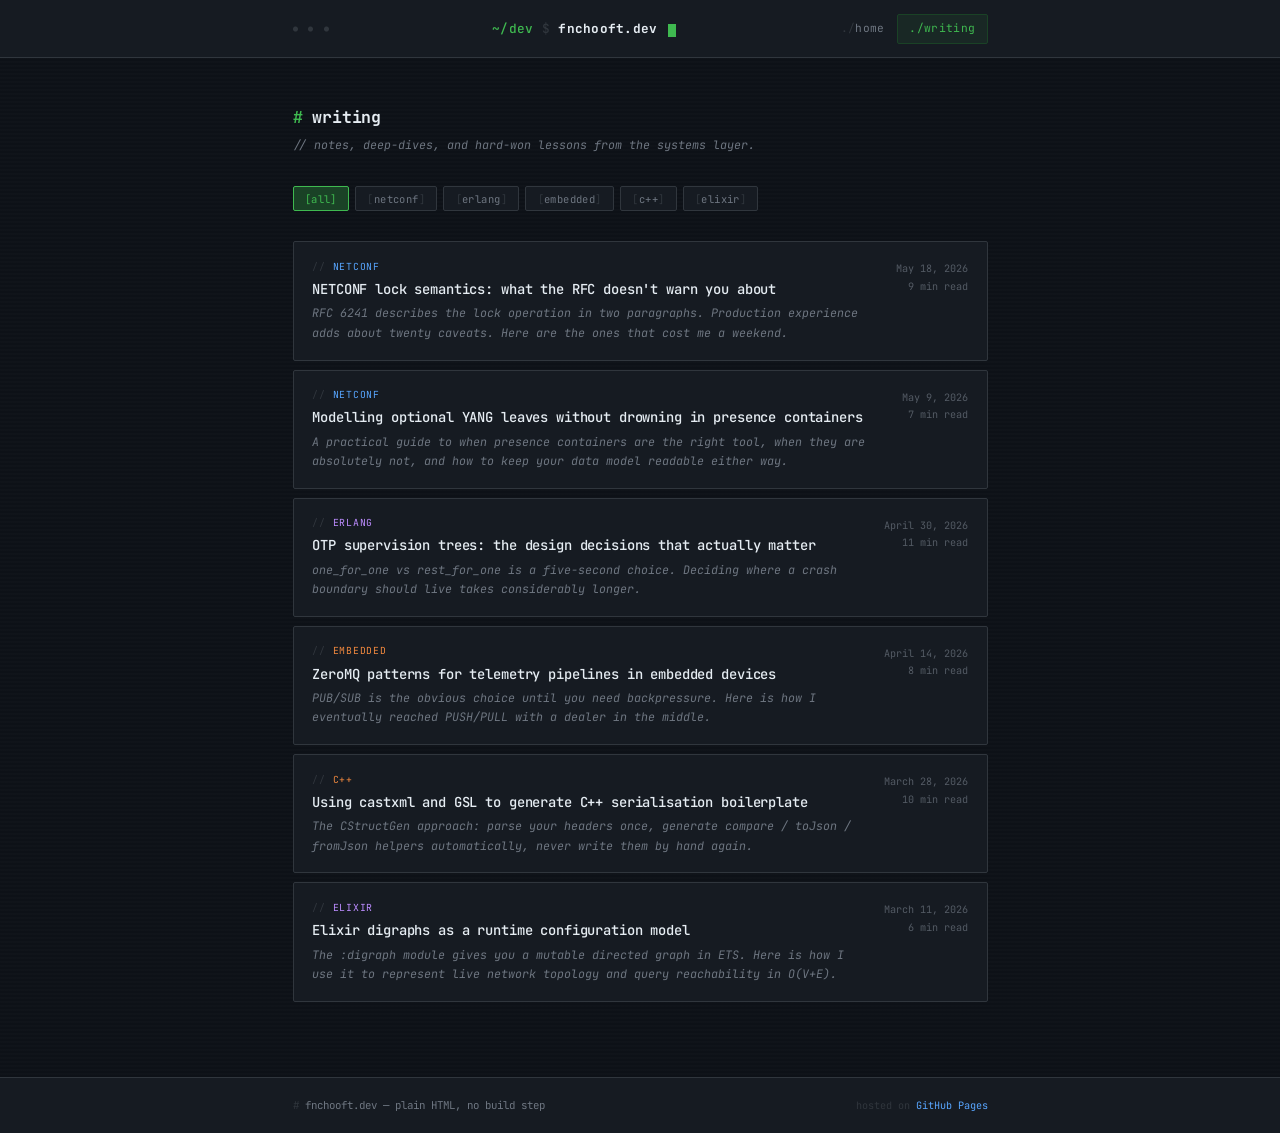
==== blog.html @ 63b42a07 "[update] Major update after 9 years" ====
<!DOCTYPE html>
<html lang="en">
<head>
  <meta charset="UTF-8" />
  <meta name="viewport" content="width=device-width, initial-scale=1.0" />
  <title>Writing — fnchooft.dev</title>
  <meta name="description" content="All posts on SDN, NETCONF/YANG, Erlang, Elixir, C++ and embedded systems." />
  <link rel="stylesheet" href="style.css" />
</head>
<body>

<site-header>
  <div class="header-inner">
    <a href="index.html" class="site-name">
      <span class="prompt">~/dev</span>
      <span style="color:var(--border)"> $ </span>
      <span class="name">fnchooft.dev</span>
      <span class="cursor"></span>
    </a>
    <nav>
      <a href="index.html">home</a>
      <a href="blog.html" class="active">writing</a>
    </nav>
  </div>
</site-header>

<main class="site-wrapper">

  <h1 class="page-title">writing</h1>
  <p class="page-subtitle">// notes, deep-dives, and hard-won lessons from the systems layer.</p>

  <div class="filter-bar" id="filters">
    <button class="filter-btn active" data-tag="all">all</button>
    <!-- injected by JS -->
  </div>

  <ul class="post-list" id="post-list"></ul>

</main>

<site-footer>
  <div class="footer-inner">
    <span class="left">fnchooft.dev — plain HTML, no build step</span>
    <span class="footer-right">
      hosted on <a href="https://pages.github.com" target="_blank" rel="noopener">GitHub Pages</a>
    </span>
  </div>
</site-footer>

<script type="module">
  import { loadPosts, makeCard, animateCards } from './blog.js';
  const list    = document.getElementById('post-list');
  const filters = document.getElementById('filters');

  loadPosts().then(posts => {
    posts.forEach(post => list.appendChild(makeCard(post, '', 'normal')));
    animateCards(list.querySelectorAll('.post-card'));

    const tags = [...new Set(posts.map(p => p.tag))];
    tags.forEach(tag => {
      const btn = document.createElement('button');
      btn.className = 'filter-btn';
      btn.dataset.tag = tag;
      btn.textContent = tag.toLowerCase();
      filters.appendChild(btn);
    });

    filters.addEventListener('click', e => {
      const btn = e.target.closest('.filter-btn');
      if (!btn) return;
      filters.querySelectorAll('.filter-btn').forEach(b => b.classList.remove('active'));
      btn.classList.add('active');
      const tag = btn.dataset.tag;
      list.querySelectorAll('.post-card').forEach(card => {
        card.style.display = (tag === 'all' || card.dataset.tag === tag) ? '' : 'none';
      });
    });
  }).catch(() => {
    list.innerHTML = '<li style="padding:1rem;color:var(--red)">// Error: could not load posts.json</li>';
  });
</script>

</body>
</html>
---- style.css ----
@import url('https://fonts.googleapis.com/css2?family=JetBrains+Mono:ital,wght@0,300;0,400;0,500;0,700;1,300;1,400&display=swap');

*, *::before, *::after { box-sizing: border-box; margin: 0; padding: 0; }

:root {
  --bg:        #0d1117;
  --surface:   #161b22;
  --surface2:  #1c2128;
  --border:    #30363d;
  --text:      #c9d1d9;
  --text-dim:  #6e7681;
  --text-hi:   #e6edf3;
  --green:     #3fb950;
  --green-dim: #1a4226;
  --orange:    #f0883e;
  --blue:      #58a6ff;
  --purple:    #bc8cff;
  --red:       #ff7b72;
  --yellow:    #e3b341;
  --mono:      'JetBrains Mono', 'Fira Code', 'Cascadia Code', monospace;
  --max:       740px;
  --radius:    2px;
}

html { font-size: 15px; scroll-behavior: smooth; }

body {
  font-family: var(--mono);
  background: var(--bg);
  color: var(--text);
  line-height: 1.7;
  -webkit-font-smoothing: antialiased;
  /* Subtle scanline texture */
  background-image: repeating-linear-gradient(
    0deg,
    transparent,
    transparent 2px,
    rgba(255,255,255,.012) 2px,
    rgba(255,255,255,.012) 4px
  );
  min-height: 100vh;
}

/* ── Selection ── */
::selection { background: var(--green-dim); color: var(--green); }

/* ── Layout ── */
.site-wrapper { max-width: var(--max); margin: 0 auto; padding: 0 1.5rem; }

/* ── Header ── */
site-header {
  display: block;
  border-bottom: 1px solid var(--border);
  background: var(--surface);
  padding: 0;
  margin-bottom: 3rem;
}
.header-inner {
  max-width: var(--max);
  margin: 0 auto;
  padding: .9rem 1.5rem;
  display: flex;
  align-items: center;
  justify-content: space-between;
  flex-wrap: wrap;
  gap: 1rem;
}

/* Fake terminal window dots */
.header-inner::before {
  content: '● ● ●';
  font-size: .55rem;
  letter-spacing: .35em;
  color: var(--border);
  margin-right: .5rem;
  flex-shrink: 0;
}

.site-name {
  font-size: .85rem;
  font-weight: 500;
  color: var(--text-dim);
  text-decoration: none;
  letter-spacing: .02em;
}
.site-name .prompt { color: var(--green); }
.site-name .name   { color: var(--text-hi); font-weight: 700; }
.site-name .cursor {
  display: inline-block;
  width: 8px; height: 1em;
  background: var(--green);
  margin-left: 2px;
  vertical-align: text-bottom;
  animation: blink 1.1s step-end infinite;
}
@keyframes blink { 50% { opacity: 0; } }

nav { display: flex; gap: 0; }
nav a {
  font-size: .75rem;
  font-weight: 400;
  color: var(--text-dim);
  text-decoration: none;
  padding: .3rem .75rem;
  border: 1px solid transparent;
  border-radius: var(--radius);
  transition: all .15s;
  letter-spacing: .03em;
}
nav a::before { content: './'; color: var(--border); }
nav a:hover   { color: var(--text); border-color: var(--border); }
nav a.active  { color: var(--green); border-color: var(--green-dim); background: rgba(63,185,80,.08); }
nav a.active::before { color: var(--green); }

/* ── Footer ── */
site-footer {
  display: block;
  border-top: 1px solid var(--border);
  margin-top: 5rem;
  background: var(--surface);
}
.footer-inner {
  max-width: var(--max);
  margin: 0 auto;
  padding: 1.25rem 1.5rem;
  font-size: .72rem;
  color: var(--text-dim);
  display: flex;
  justify-content: space-between;
  align-items: center;
  flex-wrap: wrap;
  gap: .5rem;
}
.footer-inner .left::before { content: '# '; color: var(--border); }
.footer-inner a { color: var(--blue); text-decoration: none; }
.footer-inner a:hover { text-decoration: underline; }
.footer-right { color: var(--border); font-size: .68rem; }

/* ── Hero ── */
.hero {
  padding: 0 0 3rem;
  border-bottom: 1px solid var(--border);
  margin-bottom: 3rem;
}
.hero-prompt {
  font-size: .75rem;
  color: var(--text-dim);
  margin-bottom: 1.5rem;
  display: flex;
  align-items: center;
  gap: .5rem;
}
.hero-prompt .ps1 { color: var(--green); }
.hero-prompt .cmd { color: var(--blue); }

.hero-box {
  border: 1px solid var(--border);
  background: var(--surface);
  border-radius: var(--radius);
  padding: 1.5rem 1.75rem;
  margin-bottom: 1.75rem;
  position: relative;
}
.hero-box::before {
  content: attr(data-lang);
  position: absolute;
  top: -1px; right: 1rem;
  font-size: .65rem;
  color: var(--text-dim);
  background: var(--surface2);
  padding: 0 .5rem;
  border: 1px solid var(--border);
  border-top: none;
  border-radius: 0 0 var(--radius) var(--radius);
}

.hero-box .kw  { color: var(--purple); }
.hero-box .fn  { color: var(--blue); }
.hero-box .str { color: var(--orange); }
.hero-box .cmt { color: var(--text-dim); font-style: italic; }
.hero-box .var { color: var(--red); }
.hero-box .num { color: var(--yellow); }
.hero-box .ok  { color: var(--green); }

.hero-box pre {
  font-size: .85rem;
  line-height: 1.8;
  white-space: pre-wrap;
  background: none;
  border: none;
  padding: 0;
  margin: 0;
  color: var(--text);
}

.hero-bio {
  font-size: .82rem;
  color: var(--text-dim);
  line-height: 1.8;
}
.hero-bio a { color: var(--blue); text-decoration: none; }
.hero-bio a:hover { text-decoration: underline; }

/* ── Section labels ── */
.section-label {
  font-size: .7rem;
  color: var(--text-dim);
  margin-bottom: 1rem;
  display: flex;
  align-items: center;
  gap: .75rem;
  letter-spacing: .06em;
  text-transform: uppercase;
}
.section-label::before { content: '##'; color: var(--border); margin-right: .1rem; }
.section-label::after  { content: ''; flex: 1; height: 1px; background: var(--border); }

/* ── Post cards ── */
.post-list { list-style: none; }
.post-card {
  border: 1px solid var(--border);
  background: var(--surface);
  border-radius: var(--radius);
  padding: 1.1rem 1.25rem;
  margin-bottom: .6rem;
  display: grid;
  grid-template-columns: 1fr auto;
  gap: .4rem 1.5rem;
  align-items: start;
  opacity: 0;
  transform: translateY(8px);
  transition: opacity .35s ease, transform .35s ease, border-color .15s, background .15s;
  text-decoration: none;
  cursor: pointer;
}
.post-card.visible { opacity: 1; transform: none; }
.post-card:hover   { border-color: var(--green); background: var(--surface2); }

.post-tag {
  font-size: .65rem;
  letter-spacing: .08em;
  text-transform: uppercase;
  color: var(--text-dim);
  margin-bottom: .3rem;
}
.post-tag::before { content: '// '; color: var(--border); }

/* Tag colours by topic */
.post-card[data-tag="Erlang"]   .post-tag,
.post-card[data-tag="Elixir"]   .post-tag { color: var(--purple); }
.post-card[data-tag="C++"]      .post-tag,
.post-card[data-tag="Embedded"] .post-tag { color: var(--orange); }
.post-card[data-tag="SDN"]      .post-tag,
.post-card[data-tag="NETCONF"]  .post-tag { color: var(--blue);   }
.post-card[data-tag="Tooling"]  .post-tag { color: var(--yellow); }
.post-card[data-tag="Systems"]  .post-tag { color: var(--green);  }

.post-card h2, .post-card h3 {
  font-size: .92rem;
  font-weight: 500;
  letter-spacing: -.01em;
  line-height: 1.4;
  margin-bottom: .35rem;
  color: var(--text-hi);
}
.post-card a {
  color: inherit;
  text-decoration: none;
}
.post-card:hover h2,
.post-card:hover h3 { color: var(--green); }

.post-excerpt {
  font-size: .78rem;
  color: var(--text-dim);
  line-height: 1.65;
  grid-column: 1;
  font-style: italic;
}

.post-meta {
  font-size: .68rem;
  color: var(--text-dim);
  text-align: right;
  white-space: nowrap;
  padding-top: .1rem;
  opacity: .7;
}

/* ── View all ── */
.view-all {
  display: inline-flex;
  align-items: center;
  gap: .4rem;
  font-size: .75rem;
  color: var(--blue);
  text-decoration: none;
  margin-top: 1.25rem;
  letter-spacing: .03em;
}
.view-all::before { content: '→ '; color: var(--green); }
.view-all:hover   { text-decoration: underline; }

/* ── Blog listing page ── */
.page-title {
  font-size: 1.1rem;
  font-weight: 700;
  color: var(--text-hi);
  letter-spacing: -.01em;
  margin-bottom: .35rem;
}
.page-title::before { content: '# '; color: var(--green); }
.page-subtitle {
  color: var(--text-dim);
  font-size: .78rem;
  margin-bottom: 2rem;
  font-style: italic;
}

.filter-bar {
  display: flex;
  gap: .4rem;
  flex-wrap: wrap;
  margin-bottom: 2rem;
}
.filter-btn {
  font-family: var(--mono);
  font-size: .7rem;
  letter-spacing: .04em;
  border: 1px solid var(--border);
  background: var(--surface);
  color: var(--text-dim);
  padding: .3rem .75rem;
  cursor: pointer;
  border-radius: var(--radius);
  transition: all .15s;
}
.filter-btn::before { content: '['; color: var(--border); }
.filter-btn::after  { content: ']'; color: var(--border); }
.filter-btn:hover   { border-color: var(--text-dim); color: var(--text); }
.filter-btn.active  { background: var(--green-dim); border-color: var(--green); color: var(--green); }
.filter-btn.active::before,
.filter-btn.active::after { color: var(--green); }

/* ── Single post ── */
.post-header { margin-bottom: 2.5rem; }

.post-title {
  font-size: clamp(1.15rem, 3vw, 1.55rem);
  font-weight: 700;
  line-height: 1.3;
  letter-spacing: -.02em;
  color: var(--text-hi);
  margin-bottom: 1rem;
}
.post-title::before { content: '# '; color: var(--green); font-weight: 400; }

.post-byline {
  display: flex;
  flex-wrap: wrap;
  align-items: center;
  gap: .5rem 1rem;
  font-size: .72rem;
  color: var(--text-dim);
  padding: .75rem 1rem;
  border: 1px solid var(--border);
  background: var(--surface);
  border-radius: var(--radius);
  margin-bottom: 2rem;
}
.post-byline .dot { color: var(--border); }
.post-byline .tag-inline {
  color: var(--green);
  border: 1px solid var(--green-dim);
  padding: .1rem .45rem;
  border-radius: var(--radius);
  font-size: .65rem;
  letter-spacing: .06em;
  text-transform: uppercase;
}

/* Post body */
.post-body { font-size: .88rem; line-height: 1.9; }

.post-body h2 {
  font-size: 1rem;
  font-weight: 700;
  color: var(--text-hi);
  margin: 2.5rem 0 .75rem;
}
.post-body h2::before { content: '## '; color: var(--green); font-weight: 400; }

.post-body h3 {
  font-size: .92rem;
  font-weight: 500;
  color: var(--blue);
  margin: 2rem 0 .6rem;
}
.post-body h3::before { content: '### '; color: var(--text-dim); font-weight: 400; }

.post-body p { margin-bottom: 1.3rem; }
.post-body a { color: var(--blue); text-decoration: underline; }
.post-body a:hover { color: var(--green); }

.post-body strong { color: var(--text-hi); font-weight: 700; }
.post-body em     { color: var(--orange); font-style: italic; }

.post-body ul, .post-body ol {
  padding-left: 1.5rem;
  margin-bottom: 1.3rem;
  color: var(--text);
}
.post-body li { margin-bottom: .35rem; }
.post-body ul li::marker { color: var(--green); content: '▸ '; }
.post-body ol li::marker { color: var(--text-dim); }

.post-body blockquote {
  border-left: 2px solid var(--green);
  padding: .5rem 1.25rem;
  margin: 2rem 0;
  color: var(--text-dim);
  font-style: italic;
  background: rgba(63,185,80,.05);
}
.post-body blockquote::before {
  content: '> ';
  color: var(--green);
  font-style: normal;
}

.post-body code {
  font-family: var(--mono);
  font-size: .85em;
  background: var(--surface2);
  color: var(--orange);
  padding: .15em .45em;
  border-radius: var(--radius);
  border: 1px solid var(--border);
}

.post-body pre {
  background: var(--surface);
  border: 1px solid var(--border);
  border-radius: var(--radius);
  padding: 1.1rem 1.25rem;
  overflow-x: auto;
  margin-bottom: 1.4rem;
  font-family: var(--mono);
  font-size: .82rem;
  line-height: 1.7;
  position: relative;
}
.post-body pre::before {
  content: attr(data-lang);
  display: block;
  font-size: .65rem;
  color: var(--text-dim);
  margin-bottom: .5rem;
  border-bottom: 1px solid var(--border);
  padding-bottom: .4rem;
  letter-spacing: .06em;
  text-transform: uppercase;
}
.post-body pre code {
  background: none;
  padding: 0;
  border: none;
  color: var(--text);
  font-size: inherit;
}

.post-body hr {
  border: none;
  border-top: 1px solid var(--border);
  margin: 2.5rem 0;
}

/* ── Post nav ── */
.post-nav {
  display: flex;
  justify-content: space-between;
  gap: 1rem;
  margin-top: 3.5rem;
  padding-top: 1.5rem;
  border-top: 1px solid var(--border);
  font-size: .75rem;
}
.post-nav a {
  color: var(--blue);
  text-decoration: none;
  padding: .4rem .8rem;
  border: 1px solid var(--border);
  border-radius: var(--radius);
  background: var(--surface);
  transition: all .15s;
}
.post-nav a:hover   { border-color: var(--green); color: var(--green); }
.post-nav .prev::before { content: '← '; color: var(--green); }
.post-nav .next::after  { content: ' →'; color: var(--green); }

/* ── Responsive ── */
@media (max-width: 540px) {
  .post-card { grid-template-columns: 1fr; }
  .post-meta { text-align: left; }
  .header-inner::before { display: none; }
}
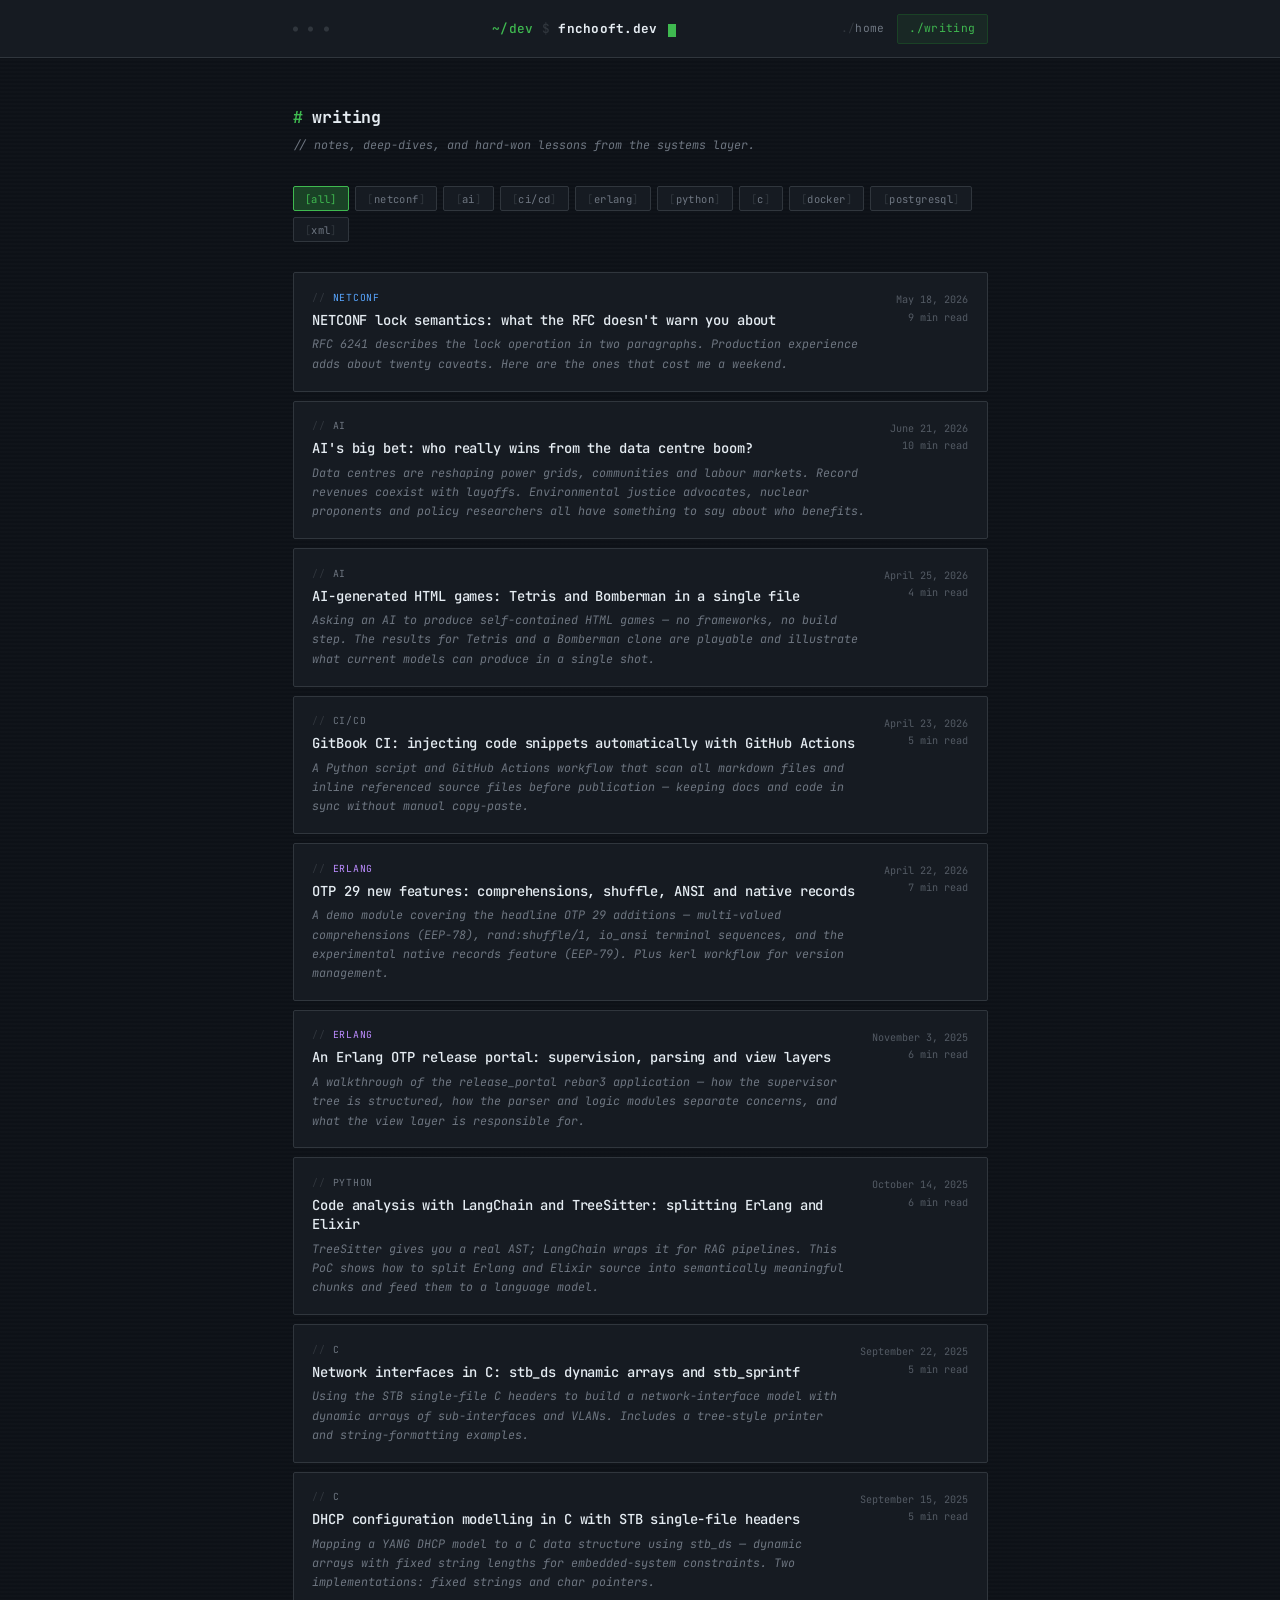
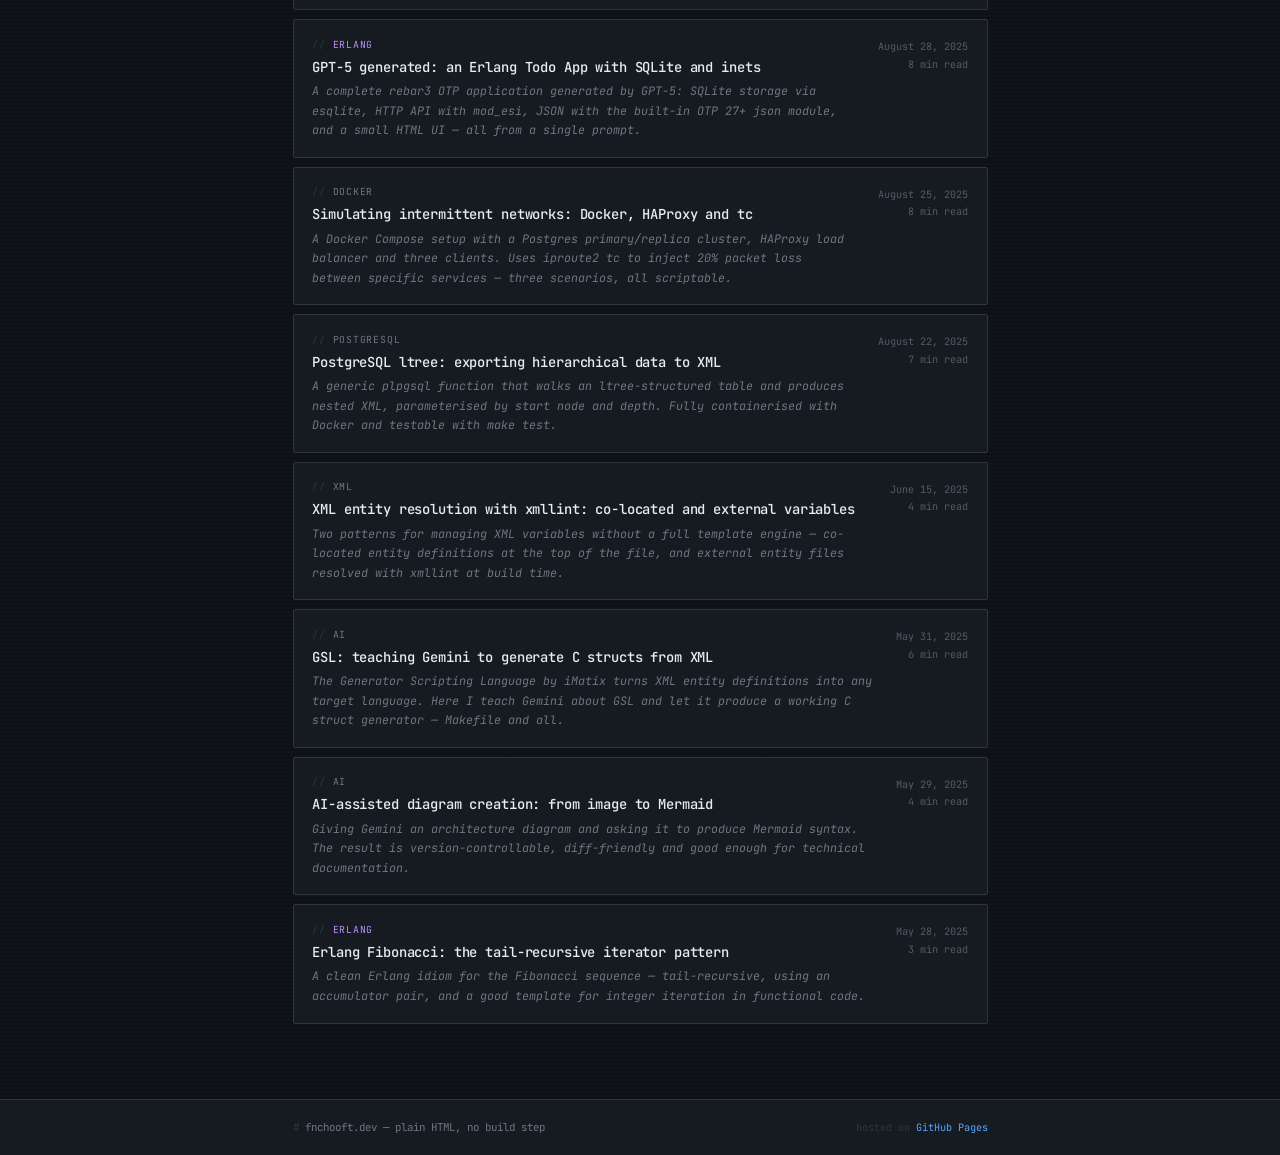
==== commit 7d842e02: "[adsense] Experiment" ====
--- a/blog.html
+++ b/blog.html
@@ -6,6 +6,8 @@
   <title>Writing — fnchooft.dev</title>
   <meta name="description" content="All posts on SDN, NETCONF/YANG, Erlang, Elixir, C++ and embedded systems." />
   <link rel="stylesheet" href="style.css" />
+  <script async src="https://pagead2.googlesyndication.com/pagead/js/adsbygoogle.js?client=ca-pub-2751428443604017"
+     crossorigin="anonymous"></script>
 </head>
 <body>
 
